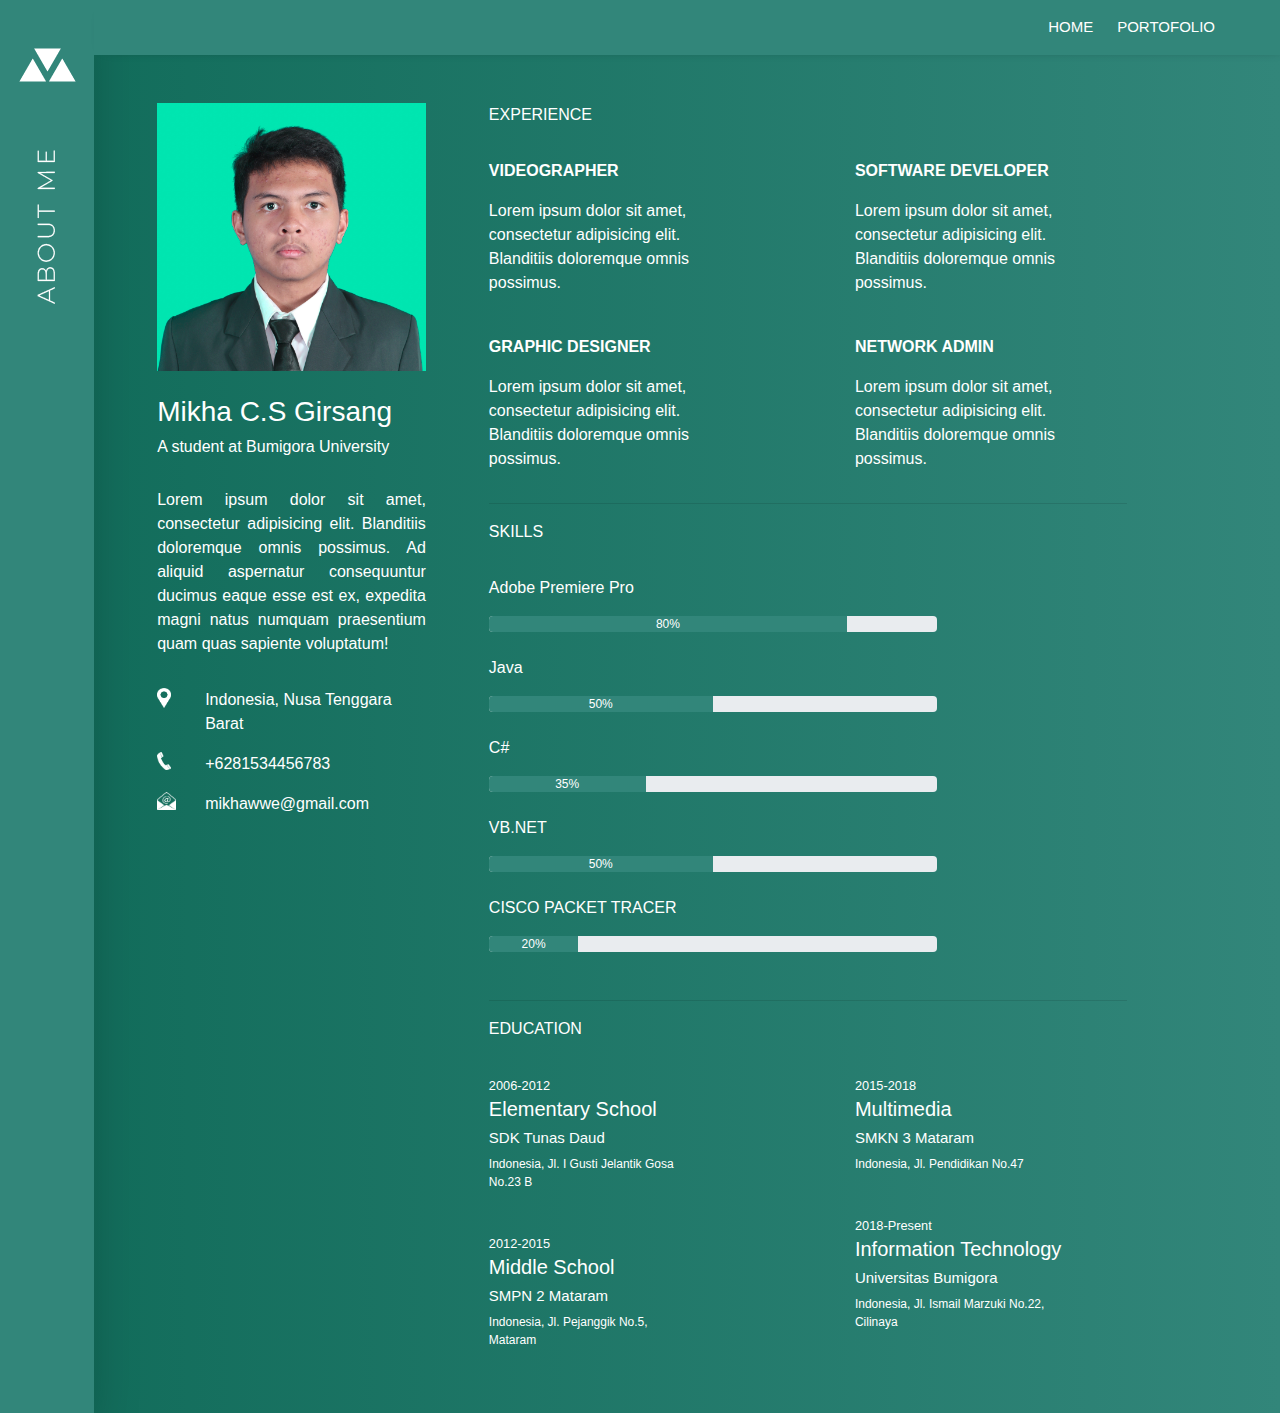
==== about.html @ 42204ad2 "file web" ====
<!DOCTYPE html>
<html lang="en">
<head>
    <meta charset="UTF-8">
    <title>About Me</title>
    <link rel="stylesheet" href="style.css">
    <link rel="stylesheet" href="assets/css/bootstrap.min.css">
</head>
<body>
<main>
    <div class="row text-white containerdiv">
        <div class="col-1 welcome text-center shadow-lg">
            <a href="index.html"><img src="./images/icon/4Asset%202.png" class="pt-5 pl-3" alt=""></a>
            <img src="./images/icon/Asset%207.png" class="mt-3 pt-5 pl-3" alt="">
        </div>
        <div class="col-11">
            <div class="row">
                <nav class="navbar navbar-expand-lg navbar-dark" style="width: 100%; background-color: #32867a; font-family: Montserrat, sans-serif; font-size: 15px; box-shadow: 0 4px 15px -15px black;">
                    <div class="collapse navbar-collapse" id="navbarNavAltMarkup">
                        <div class="navbar-nav ml-auto mr-5">
                            <a class="nav-item nav-link mr-2" style="color: white" href="index.html">HOME</a>
                            <a class="nav-item nav-link mr-2" style="color: white" href="portofolio.html">PORTOFOLIO</a>
                        </div>
                    </div>
                </nav>
            </div>
            <div class="row m-5">
                <div class="col-3 desc text-left">
                    <div class="row">
                        <img src="./images/pic2.jpg" class="img-fluid" width="100%" alt="">
                    </div>
                    <div class="row mt-4">
                            <h3>Mikha C.S Girsang</h3>
                            <h6>A student at Bumigora University</h6>
                            <br>
                            <p class="text-justify mt-4">
                                Lorem ipsum dolor sit amet, consectetur adipisicing elit. Blanditiis doloremque omnis possimus.
                                Ad aliquid aspernatur consequuntur ducimus eaque esse est ex, expedita magni natus numquam
                                praesentium quam quas sapiente voluptatum!
                            </p>
                        <div class="mt-3">
                            <img src="./images/icon/lokasi.png" class="img-fluid" style="float:left;" width="5%" alt="">
                            <p class="ml-5">Indonesia, Nusa Tenggara Barat</p>
                        </div>
                        <div>
                            <img src="./images/icon/telpon.png" class="img-fluid" style="float:left;" width="5%" alt="">
                            <p class="ml-5">+6281534456783</p>
                        </div>
                        <div>
                            <img src="./images/icon/email.png" class="img-fluid" style="float:left;" width="7%" alt="">
                            <p class="ml-5">mikhawwe@gmail.com</p>
                        </div>

                    </div>
                </div>
                <div class="col-8">
                    <div class="row ml-5 mb-3">
                        <p>EXPERIENCE</p>
                    </div>
                    <div class="row">
                        <div class="col-4 ml-5 container-fluid">
                            <p><b>VIDEOGRAPHER</b></p>
                            <p>Lorem ipsum dolor sit amet, consectetur adipisicing elit. Blanditiis doloremque omnis possimus.</p>
                            <br>
                            <p><b>GRAPHIC DESIGNER</b></p>
                            <p>Lorem ipsum dolor sit amet, consectetur adipisicing elit. Blanditiis doloremque omnis possimus.</p>
                        </div>
                        <div class="col-4 container-fluid">
                            <p><b>SOFTWARE DEVELOPER</b></p>
                            <p>Lorem ipsum dolor sit amet, consectetur adipisicing elit. Blanditiis doloremque omnis possimus.</p>
                            <br>
                            <p><b>NETWORK ADMIN</b></p>
                            <p>Lorem ipsum dolor sit amet, consectetur adipisicing elit. Blanditiis doloremque omnis possimus.</p>
                        </div>
                    </div>

                    <hr class="ml-5">

                    <div class="row">
                        <div class="col-8">
                            <div class="row ml-5 mb-3">
                                <p>SKILLS</p>
                            </div>
                            <div class="row">
                                <div class="col-12 ml-5">
                                    <p>Adobe Premiere Pro</p>
                                    <div class="progress">
                                        <div class="progress-bar" role="progressbar" style="width: 80%; background-color: #32867a;" aria-valuenow="80" aria-valuemin="0" aria-valuemax="100">80%</div>
                                    </div>
                                    <br>
                                    <p>Java</p>
                                    <div class="progress">
                                        <div class="progress-bar" role="progressbar" style="width: 50%; background-color: #32867a;" aria-valuenow="50" aria-valuemin="0" aria-valuemax="100">50%</div>
                                    </div>
                                    <br>
                                    <p>C#</p>
                                    <div class="progress">
                                        <div class="progress-bar" role="progressbar" style="width: 35%; background-color: #32867a;" aria-valuenow="35" aria-valuemin="0" aria-valuemax="100">35%</div>
                                    </div>
                                    <br>
                                    <p>VB.NET</p>
                                    <div class="progress">
                                        <div class="progress-bar" role="progressbar" style="width: 50%; background-color: #32867a;" aria-valuenow="50" aria-valuemin="0" aria-valuemax="100">50%</div>
                                    </div>
                                    <br>
                                    <p>CISCO PACKET TRACER</p>
                                    <div class="progress">
                                        <div class="progress-bar" role="progressbar" style="width: 20%; background-color: #32867a;" aria-valuenow="20" aria-valuemin="0" aria-valuemax="100">20%</div>
                                    </div>
                                </div>
                            </div>
                        </div>
                    </div>

                    <hr class="ml-5 mt-5">

                    <div class="row ml-5 mb-3">
                        <p>EDUCATION</p>
                    </div>
                    <div class="row">

                        <div class="col-4 ml-5 container-fluid">
                            <small>2006-2012</small>
                            <h3 class="judulpendidikan">Elementary School</h3>
                            <h4 class="namasekolah">SDK Tunas Daud</h4>
                            <p class="namalokasi">Indonesia, Jl. I Gusti Jelantik Gosa No.23 B</p>
                            <br>
                            <small>2012-2015</small>
                            <h3 class="judulpendidikan">Middle School</h3>
                            <h4 class="namasekolah">SMPN 2 Mataram</h4>
                            <p class="namalokasi">Indonesia, Jl. Pejanggik No.5, Mataram</p>
                        </div>
                        <div class="col-4 container-fluid">
                            <small>2015-2018</small>
                            <h3 class="judulpendidikan">Multimedia</h3>
                            <h4 class="namasekolah">SMKN 3 Mataram</h4>
                            <p class="namalokasi">Indonesia, Jl. Pendidikan No.47</p>
                            <br>
                            <small>2018-Present</small>
                            <h3 class="judulpendidikan">Information Technology</h3>
                            <h4 class="namasekolah">Universitas Bumigora</h4>
                            <p class="namalokasi">Indonesia, Jl. Ismail Marzuki No.22, Cilinaya</p>
                        </div>
                    </div>


                </div>
            </div>


        </div>

    </div>
</main>
<footer>

</footer>

<script src="https://code.jquery.com/jquery-3.5.1.slim.min.js" integrity="sha384-DfXdz2htPH0lsSSs5nCTpuj/zy4C+OGpamoFVy38MVBnE+IbbVYUew+OrCXaRkfj" crossorigin="anonymous"></script>
<script src="https://cdn.jsdelivr.net/npm/bootstrap@4.5.3/dist/js/bootstrap.bundle.min.js" integrity="sha384-ho+j7jyWK8fNQe+A12Hb8AhRq26LrZ/JpcUGGOn+Y7RsweNrtN/tE3MoK7ZeZDyx" crossorigin="anonymous"></script>

</body>
</html>
---- style.css ----
body, html{
    padding: 0;
    margin: 0;
    font-family: Montserrat, sans-serif;
    height: 100vh;
    width: 100vw;
    background-image: linear-gradient(to left, #32867a, #106b59);
}

.containerdiv{
    height: 100vh;
}

.welcome{
    background-color: #32867a;
}

.subtitle{
    font-size: 20px;
    font-style: normal;
}

.background{
    background-image: linear-gradient(to left, #32867a, #106b59);
}

.menubtn{
    background-color: #32867a;
    transition: 0.3s;
}

.menubtn:hover{
    background-color: #2ecc71;
}

.alignbtn{
    vertical-align: center;
}

.parentcontainerprofilepic{
    max-height: 100%;
    max-width: 100%;
}

.profilepic{
    object-fit: cover;
    height: 100vh;
}

.innerdivpic{
    opacity: 0;
    position: absolute;
    height: 100%;
    width: 100%;
    transition: 0.3s;
    display: inline-flex;
    justify-content: center;
    align-items: center;
}

.innerdivpic:hover{
    opacity: 50%;
    background-color: #000000;
    position: absolute;
    height: 100%;
    width: 100%;
}

.menutext{
    font-size: 20px;
}

.icon{
    width: 50px;
}

.follow{
    background-image: linear-gradient(to right, #32867a, #106b59);
    width: 100%;
    height: 10%;
    display: inline-flex;
    justify-content: center;
    align-items: center;
}

.desc{
    display: block;
    justify-content: center;
    align-items: center;
}

.judulpendidikan{
    font-size: 20px;
}

.namasekolah{
    font-size: 15px;
}

.namalokasi{
    font-size: 12px;
}
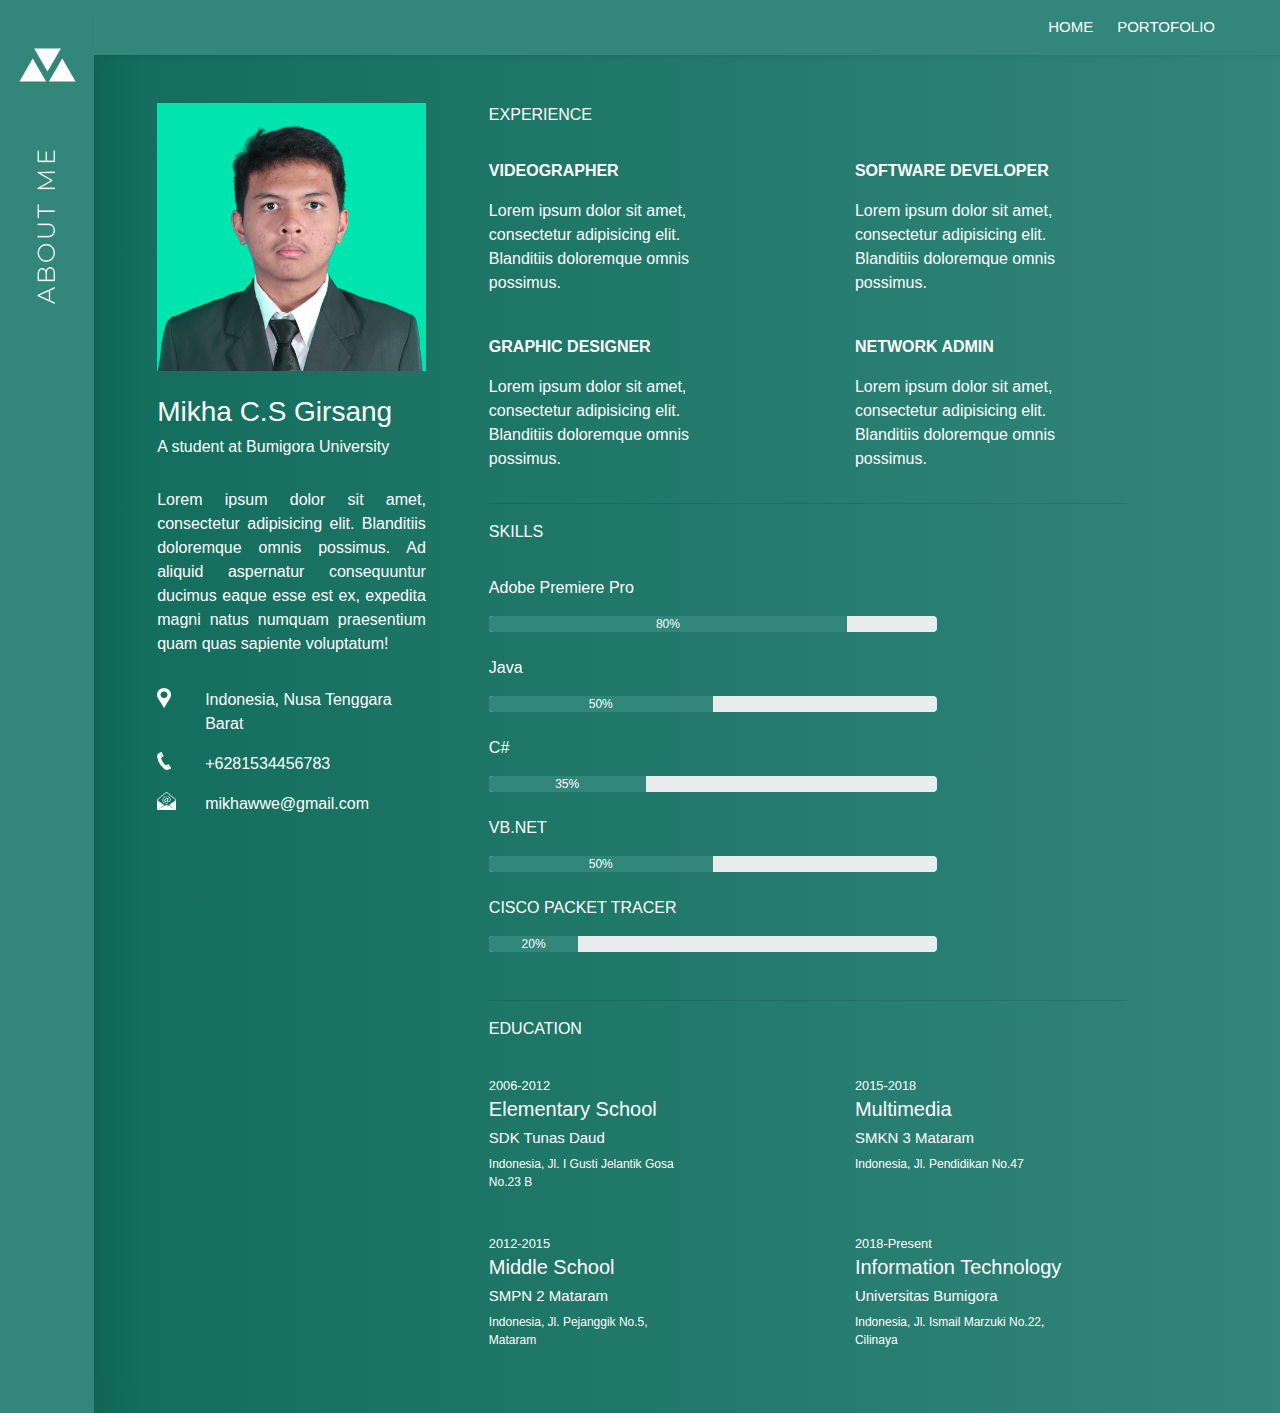
==== commit 045765be: "Update about.html" ====
--- a/about.html
+++ b/about.html
@@ -62,13 +62,19 @@
                             <p><b>VIDEOGRAPHER</b></p>
                             <p>Lorem ipsum dolor sit amet, consectetur adipisicing elit. Blanditiis doloremque omnis possimus.</p>
                             <br>
-                            <p><b>GRAPHIC DESIGNER</b></p>
-                            <p>Lorem ipsum dolor sit amet, consectetur adipisicing elit. Blanditiis doloremque omnis possimus.</p>
                         </div>
                         <div class="col-4 container-fluid">
                             <p><b>SOFTWARE DEVELOPER</b></p>
                             <p>Lorem ipsum dolor sit amet, consectetur adipisicing elit. Blanditiis doloremque omnis possimus.</p>
                             <br>
+                        </div>
+                    </div>
+                    <div class="row">
+                        <div class="col-4 ml-5 container-fluid">
+                            <p><b>GRAPHIC DESIGNER</b></p>
+                            <p>Lorem ipsum dolor sit amet, consectetur adipisicing elit. Blanditiis doloremque omnis possimus.</p>
+                        </div>
+                        <div class="col-4 container-fluid">
                             <p><b>NETWORK ADMIN</b></p>
                             <p>Lorem ipsum dolor sit amet, consectetur adipisicing elit. Blanditiis doloremque omnis possimus.</p>
                         </div>
@@ -118,17 +124,12 @@
                         <p>EDUCATION</p>
                     </div>
                     <div class="row">
-
                         <div class="col-4 ml-5 container-fluid">
                             <small>2006-2012</small>
                             <h3 class="judulpendidikan">Elementary School</h3>
                             <h4 class="namasekolah">SDK Tunas Daud</h4>
                             <p class="namalokasi">Indonesia, Jl. I Gusti Jelantik Gosa No.23 B</p>
                             <br>
-                            <small>2012-2015</small>
-                            <h3 class="judulpendidikan">Middle School</h3>
-                            <h4 class="namasekolah">SMPN 2 Mataram</h4>
-                            <p class="namalokasi">Indonesia, Jl. Pejanggik No.5, Mataram</p>
                         </div>
                         <div class="col-4 container-fluid">
                             <small>2015-2018</small>
@@ -136,6 +137,16 @@
                             <h4 class="namasekolah">SMKN 3 Mataram</h4>
                             <p class="namalokasi">Indonesia, Jl. Pendidikan No.47</p>
                             <br>
+                        </div>
+                    </div>
+                    <div class="row">
+                        <div class="col-4 ml-5 container-fluid">
+                            <small>2012-2015</small>
+                            <h3 class="judulpendidikan">Middle School</h3>
+                            <h4 class="namasekolah">SMPN 2 Mataram</h4>
+                            <p class="namalokasi">Indonesia, Jl. Pejanggik No.5, Mataram</p>
+                        </div>
+                        <div class="col-4 container-fluid">
                             <small>2018-Present</small>
                             <h3 class="judulpendidikan">Information Technology</h3>
                             <h4 class="namasekolah">Universitas Bumigora</h4>
